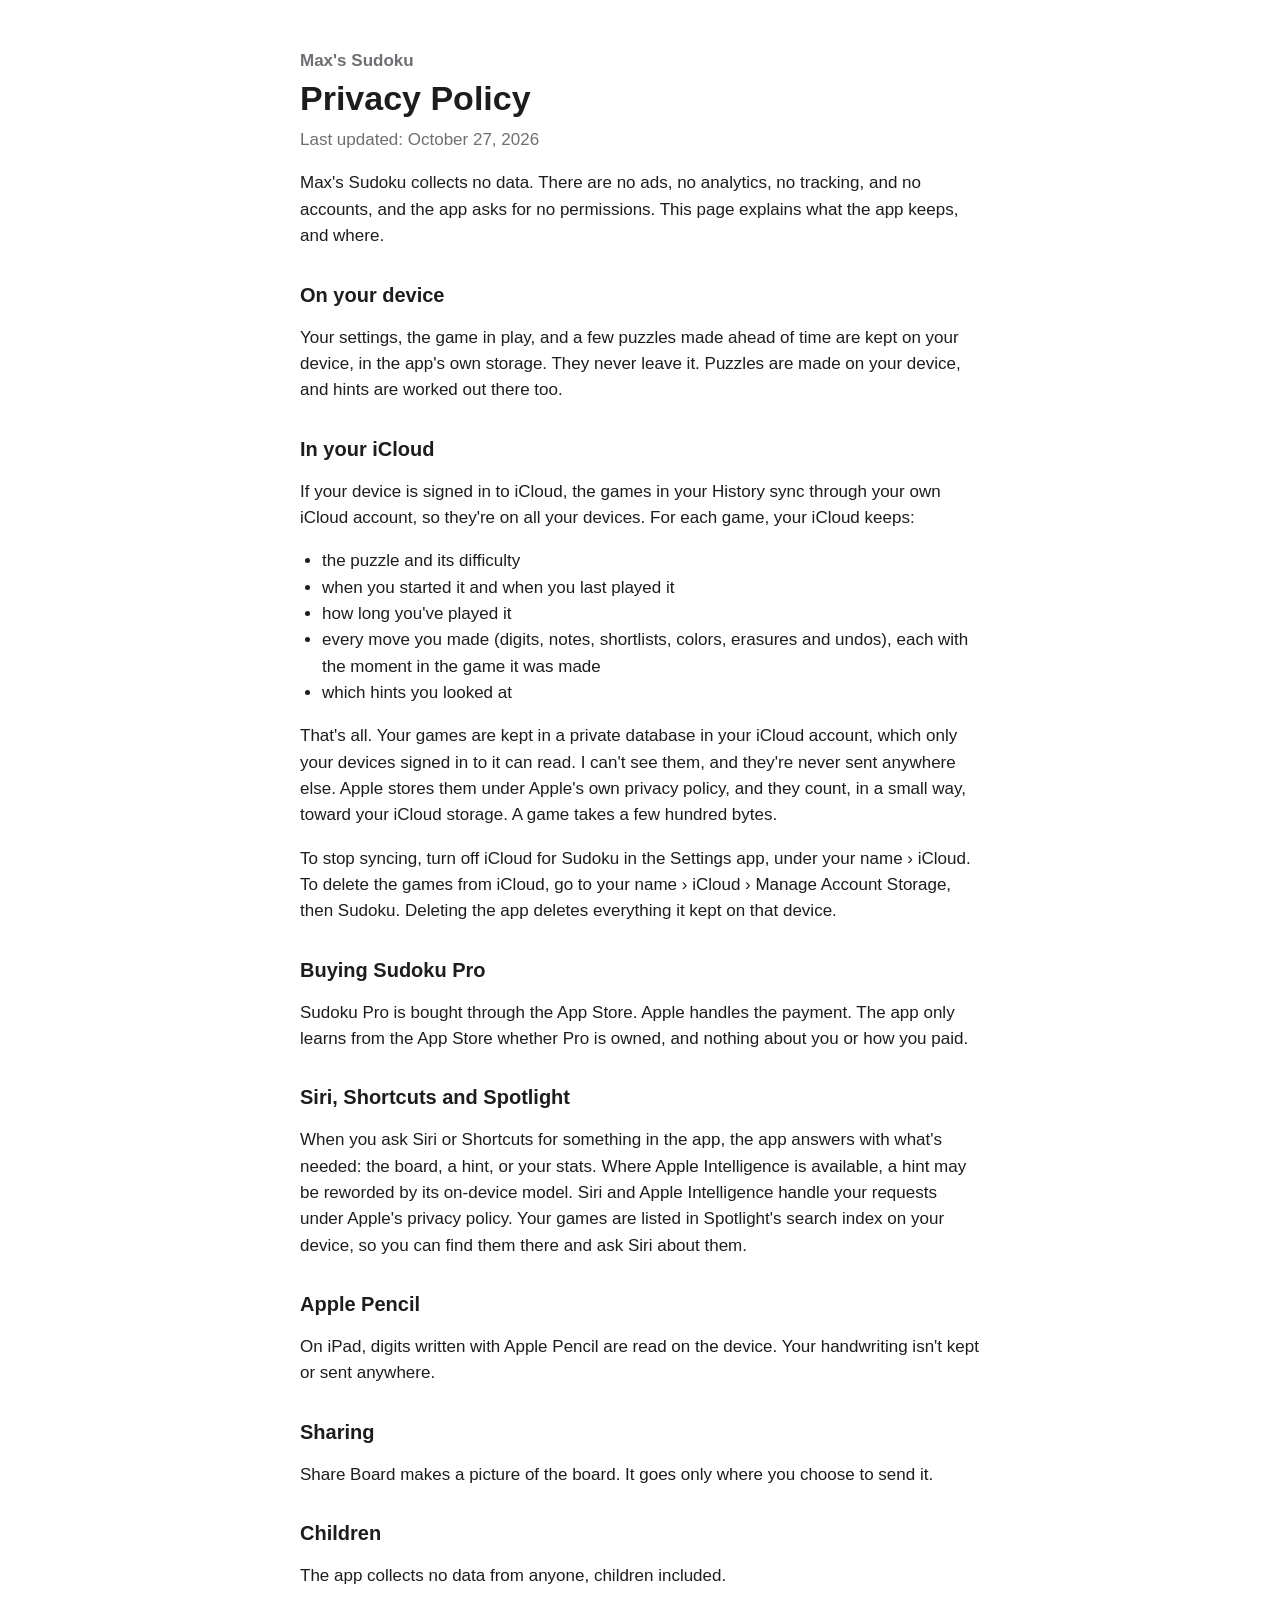
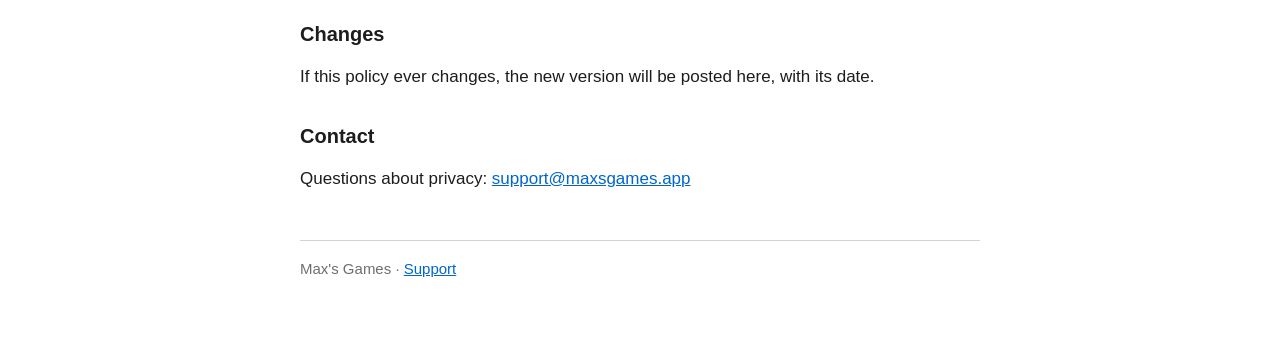
==== sudoku/privacy/index.html @ abdcd7c7 "Privacy policy and support pages for Max's Sudoku Co-Authored-By: Claude Opus 5.5 <noreply@anthropic" ====
<!doctype html>
<html lang="en">
<head>
<meta charset="utf-8">
<meta name="viewport" content="width=device-width, initial-scale=1">
<title>Privacy Policy · Max's Sudoku</title>
<link rel="stylesheet" href="../../style.css">
</head>
<body>
<main>
<p class="app">Max's Sudoku</p>
<h1>Privacy Policy</h1>
<p class="date">Last updated: October 27, 2026</p>

<p>Max's Sudoku collects no data. There are no ads, no analytics, no tracking, and no accounts, and the app asks for no permissions. This page explains what the app keeps, and where.</p>

<h2>On your device</h2>
<p>Your settings, the game in play, and a few puzzles made ahead of time are kept on your device, in the app's own storage. They never leave it. Puzzles are made on your device, and hints are worked out there too.</p>

<h2>In your iCloud</h2>
<p>If your device is signed in to iCloud, the games in your History sync through your own iCloud account, so they're on all your devices. For each game, your iCloud keeps:</p>
<ul>
<li>the puzzle and its difficulty</li>
<li>when you started it and when you last played it</li>
<li>how long you've played it</li>
<li>every move you made (digits, notes, shortlists, colors, erasures and undos), each with the moment in the game it was made</li>
<li>which hints you looked at</li>
</ul>
<p>That's all. Your games are kept in a private database in your iCloud account, which only your devices signed in to it can read. I can't see them, and they're never sent anywhere else. Apple stores them under Apple's own privacy policy, and they count, in a small way, toward your iCloud storage. A game takes a few hundred bytes.</p>
<p>To stop syncing, turn off iCloud for Sudoku in the Settings app, under your name › iCloud. To delete the games from iCloud, go to your name › iCloud › Manage Account Storage, then Sudoku. Deleting the app deletes everything it kept on that device.</p>

<h2>Buying Sudoku Pro</h2>
<p>Sudoku Pro is bought through the App Store. Apple handles the payment. The app only learns from the App Store whether Pro is owned, and nothing about you or how you paid.</p>

<h2>Siri, Shortcuts and Spotlight</h2>
<p>When you ask Siri or Shortcuts for something in the app, the app answers with what's needed: the board, a hint, or your stats. Where Apple Intelligence is available, a hint may be reworded by its on-device model. Siri and Apple Intelligence handle your requests under Apple's privacy policy. Your games are listed in Spotlight's search index on your device, so you can find them there and ask Siri about them.</p>

<h2>Apple Pencil</h2>
<p>On iPad, digits written with Apple Pencil are read on the device. Your handwriting isn't kept or sent anywhere.</p>

<h2>Sharing</h2>
<p>Share Board makes a picture of the board. It goes only where you choose to send it.</p>

<h2>Children</h2>
<p>The app collects no data from anyone, children included.</p>

<h2>Changes</h2>
<p>If this policy ever changes, the new version will be posted here, with its date.</p>

<h2>Contact</h2>
<p>Questions about privacy: <a href="mailto:support@maxsgames.app">support@maxsgames.app</a></p>

<footer>Max's Games · <a href="../support/">Support</a></footer>
</main>
</body>
</html>
---- style.css ----
:root {
  color-scheme: light dark;
  --text: #1d1d1f;
  --muted: #6e6e73;
  --ground: #ffffff;
  --rule: #d2d2d7;
  --link: #0066cc;
}

@media (prefers-color-scheme: dark) {
  :root {
    --text: #f5f5f7;
    --muted: #a1a1a6;
    --ground: #000000;
    --rule: #424245;
    --link: #2997ff;
  }
}

body {
  margin: 0;
  background: var(--ground);
  color: var(--text);
  font: 17px/1.55 -apple-system, BlinkMacSystemFont, "Helvetica Neue", Helvetica, Arial, sans-serif;
  -webkit-text-size-adjust: 100%;
}

main {
  max-width: 680px;
  margin: 0 auto;
  padding: 48px 20px 64px;
}

.app {
  margin: 0;
  color: var(--muted);
  font-weight: 600;
}

h1 {
  margin: 4px 0 8px;
  font-size: 34px;
  line-height: 1.2;
}

h2 {
  margin: 32px 0 8px;
  font-size: 20px;
  line-height: 1.3;
}

.date {
  margin-top: 0;
  color: var(--muted);
}

a {
  color: var(--link);
}

ul {
  padding-left: 22px;
}

footer {
  margin-top: 48px;
  padding-top: 16px;
  border-top: 1px solid var(--rule);
  color: var(--muted);
  font-size: 15px;
}
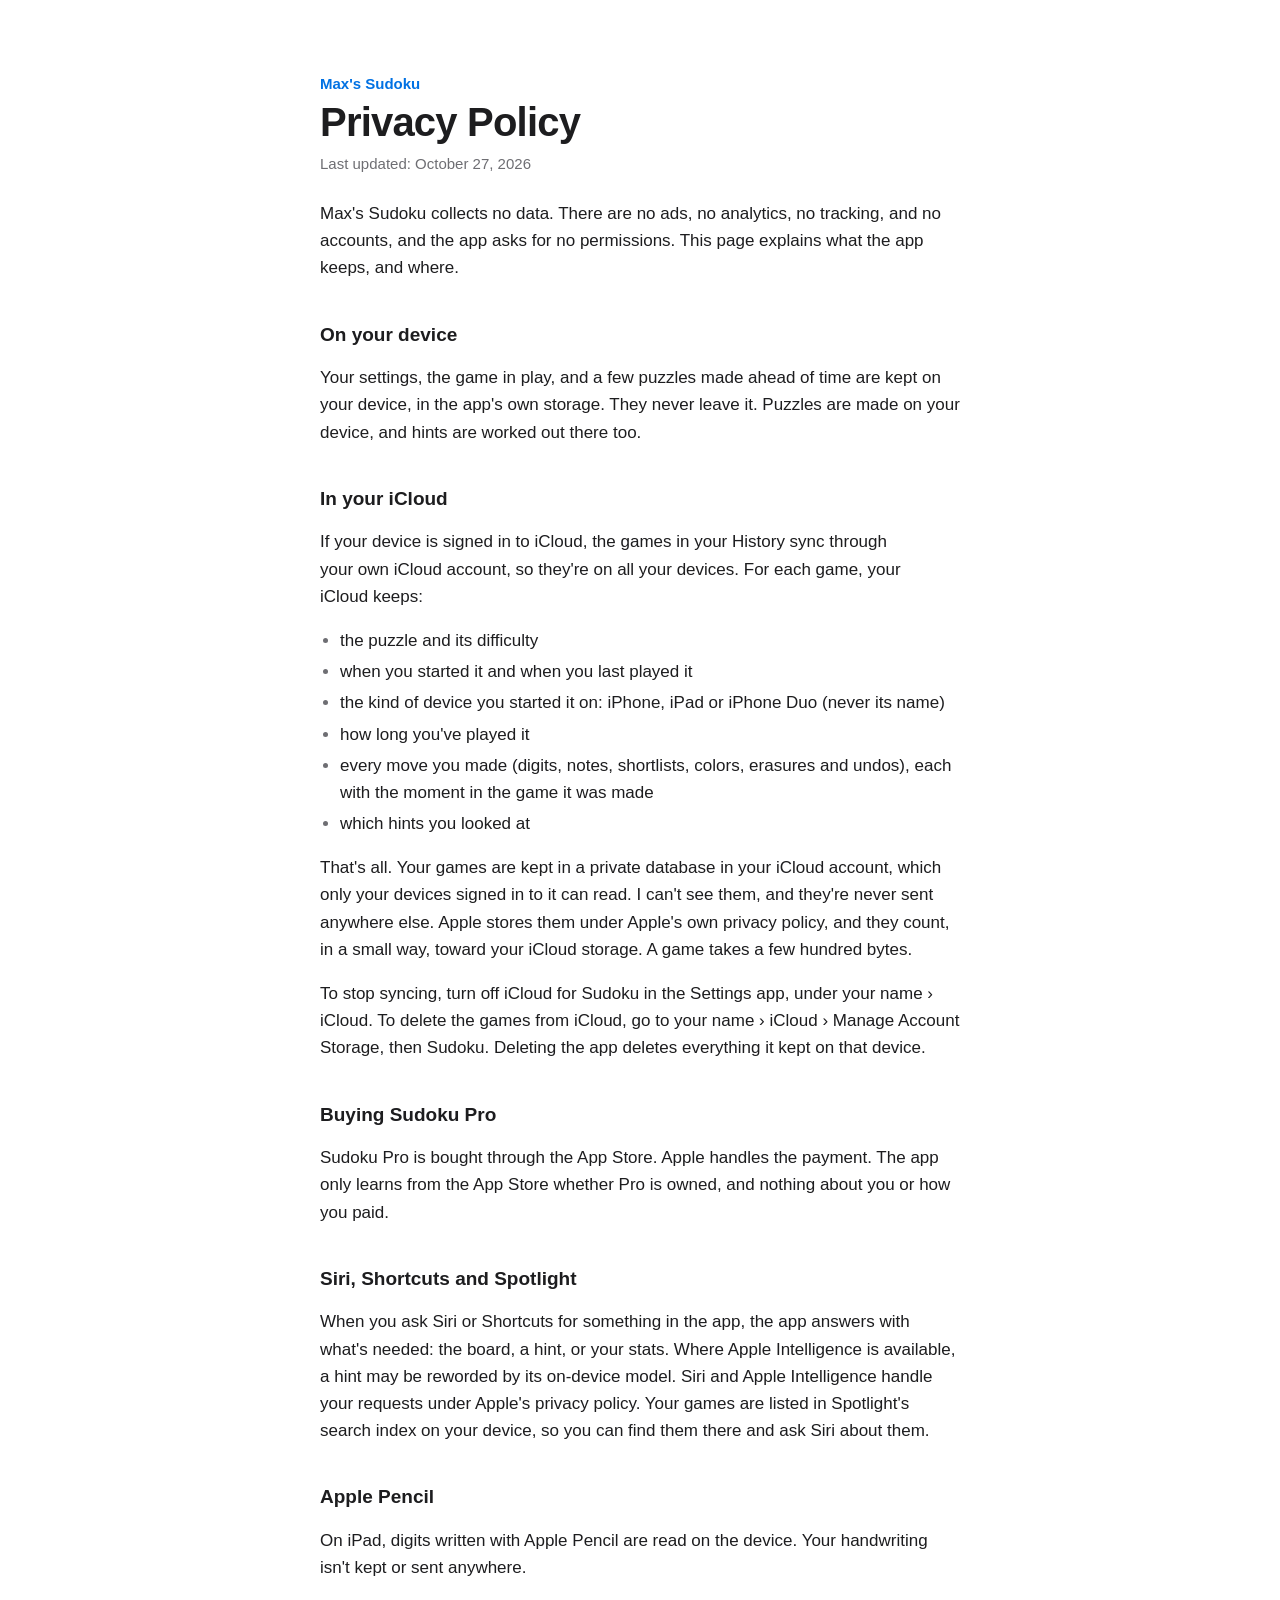
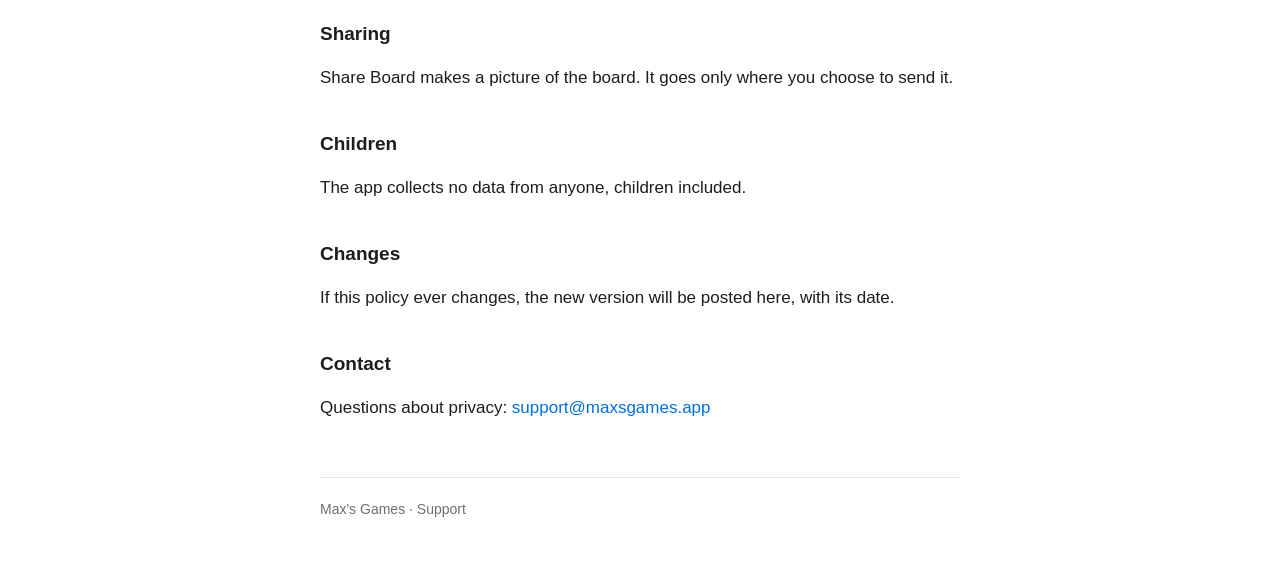
==== commit fc4a4f19: "Privacy policy: games keep the kind of device they began on Co-Authored-By: Claude Opus 5.5 <noreply" ====
--- a/sudoku/privacy/index.html
+++ b/sudoku/privacy/index.html
@@ -22,6 +22,7 @@
 <ul>
 <li>the puzzle and its difficulty</li>
 <li>when you started it and when you last played it</li>
+<li>the kind of device you started it on: iPhone, iPad or iPhone Duo (never its name)</li>
 <li>how long you've played it</li>
 <li>every move you made (digits, notes, shortlists, colors, erasures and undos), each with the moment in the game it was made</li>
 <li>which hints you looked at</li>
--- a/style.css
+++ b/style.css
@@ -3,17 +3,17 @@
   --text: #1d1d1f;
   --muted: #6e6e73;
   --ground: #ffffff;
-  --rule: #d2d2d7;
-  --link: #0066cc;
+  --rule: #e5e5ea;
+  --accent: #0071e3;
 }
 
 @media (prefers-color-scheme: dark) {
   :root {
     --text: #f5f5f7;
-    --muted: #a1a1a6;
-    --ground: #000000;
-    --rule: #424245;
-    --link: #2997ff;
+    --muted: #98989d;
+    --ground: #0b0b0c;
+    --rule: #2c2c2e;
+    --accent: #2997ff;
   }
 }
 
@@ -21,51 +21,92 @@
   margin: 0;
   background: var(--ground);
   color: var(--text);
-  font: 17px/1.55 -apple-system, BlinkMacSystemFont, "Helvetica Neue", Helvetica, Arial, sans-serif;
+  font: 17px/1.6 -apple-system, BlinkMacSystemFont, "Helvetica Neue", Helvetica, Arial, sans-serif;
+  -webkit-font-smoothing: antialiased;
   -webkit-text-size-adjust: 100%;
 }
 
 main {
-  max-width: 680px;
+  max-width: 640px;
   margin: 0 auto;
-  padding: 48px 20px 64px;
+  padding: 72px 24px 64px;
+}
+
+h1, h2, .app {
+  font-family: ui-rounded, -apple-system, BlinkMacSystemFont, "Helvetica Neue", Helvetica, Arial, sans-serif;
+  text-wrap: balance;
+}
+
+p, li {
+  text-wrap: pretty;
 }
 
 .app {
   margin: 0;
-  color: var(--muted);
+  color: var(--accent);
+  font-size: 15px;
   font-weight: 600;
 }
 
 h1 {
-  margin: 4px 0 8px;
-  font-size: 34px;
-  line-height: 1.2;
+  margin: 4px 0 24px;
+  font-size: 40px;
+  line-height: 1.1;
+  letter-spacing: -0.02em;
 }
 
 h2 {
-  margin: 32px 0 8px;
-  font-size: 20px;
-  line-height: 1.3;
+  margin: 40px 0 6px;
+  font-size: 19px;
+  line-height: 1.35;
 }
 
 .date {
-  margin-top: 0;
+  margin: -16px 0 24px;
+  color: var(--muted);
+  font-size: 15px;
+}
+
+a {
+  color: var(--accent);
+  text-decoration: none;
+}
+
+a:hover {
+  text-decoration: underline;
+  text-underline-offset: 2px;
+}
+
+ul {
+  padding-left: 20px;
+}
+
+li + li {
+  margin-top: 4px;
+}
+
+li::marker {
   color: var(--muted);
 }
 
-a {
-  color: var(--link);
+footer {
+  margin-top: 56px;
+  padding-top: 20px;
+  border-top: 1px solid var(--rule);
+  color: var(--muted);
+  font-size: 14px;
 }
 
-ul {
-  padding-left: 22px;
+footer a {
+  color: var(--muted);
 }
 
-footer {
-  margin-top: 48px;
-  padding-top: 16px;
-  border-top: 1px solid var(--rule);
-  color: var(--muted);
-  font-size: 15px;
+@media (max-width: 480px) {
+  main {
+    padding: 40px 16px 48px;
+  }
+
+  h1 {
+    font-size: 32px;
+  }
 }
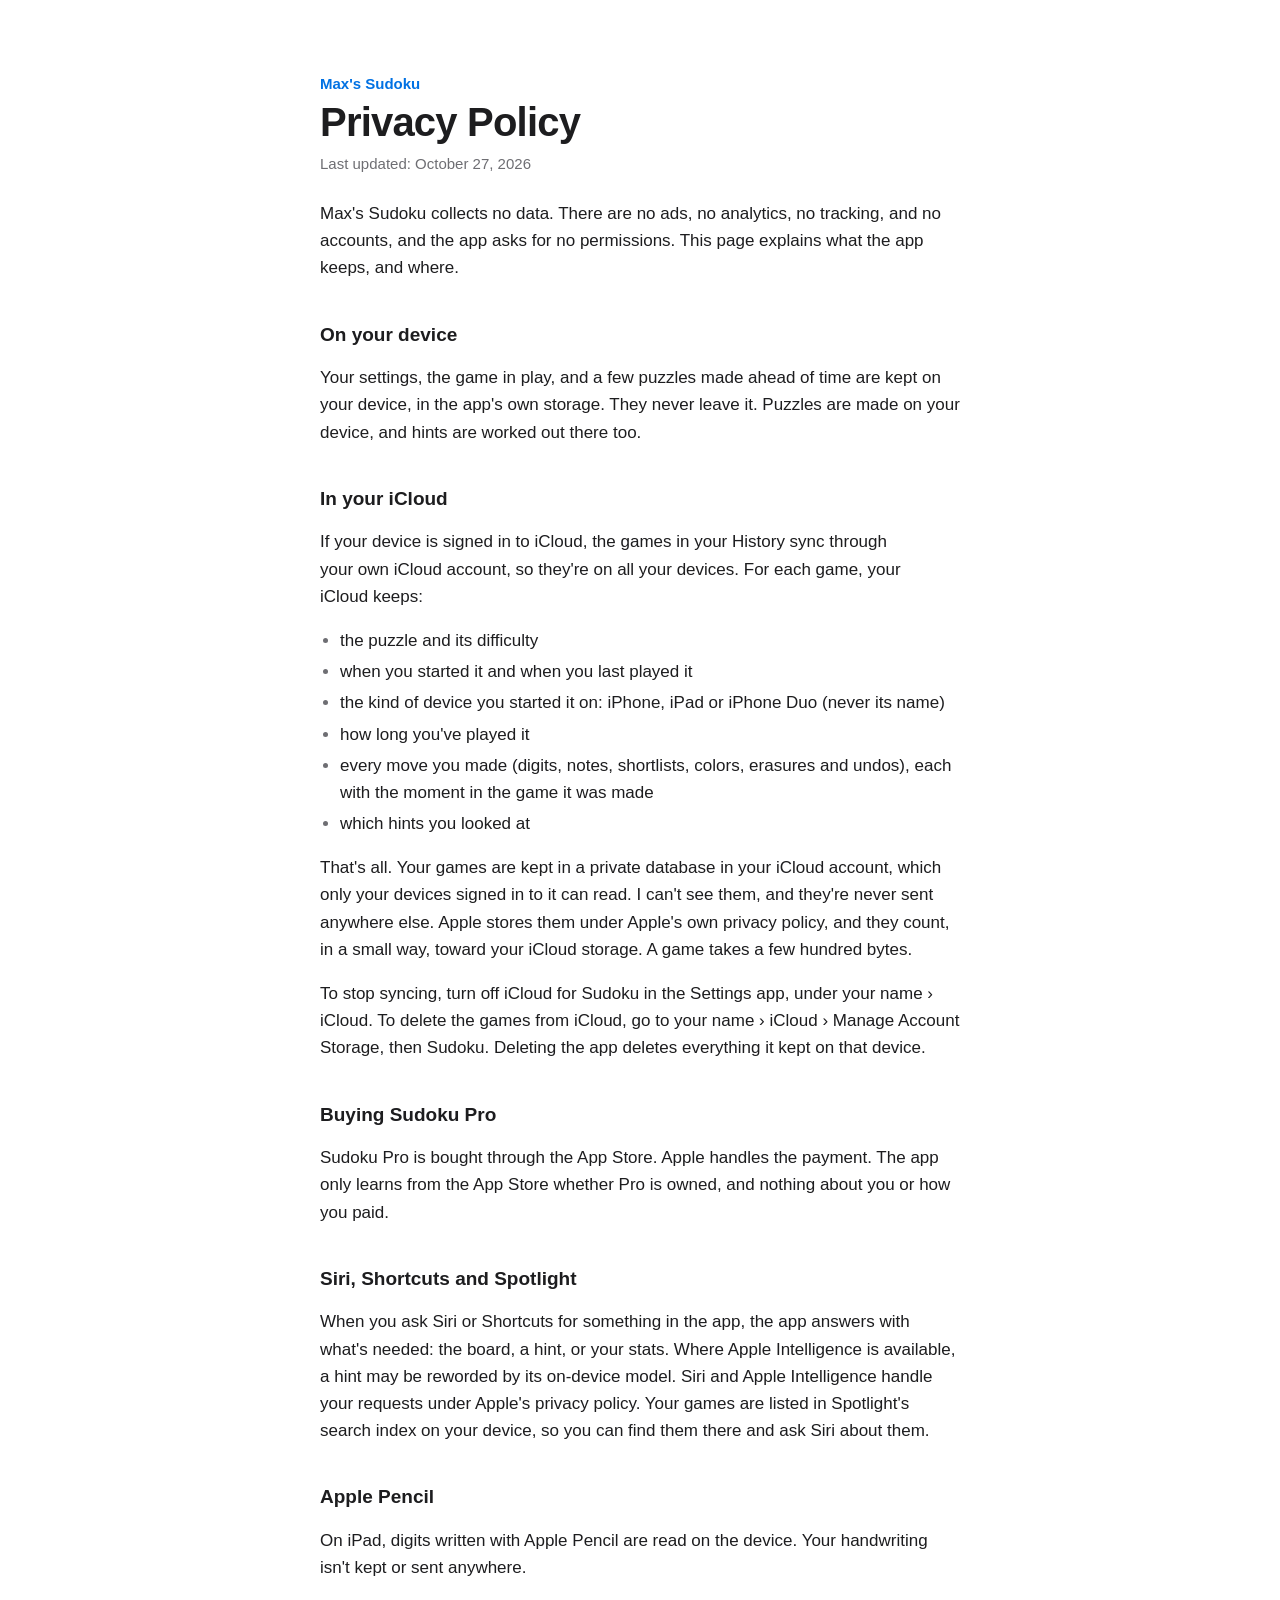
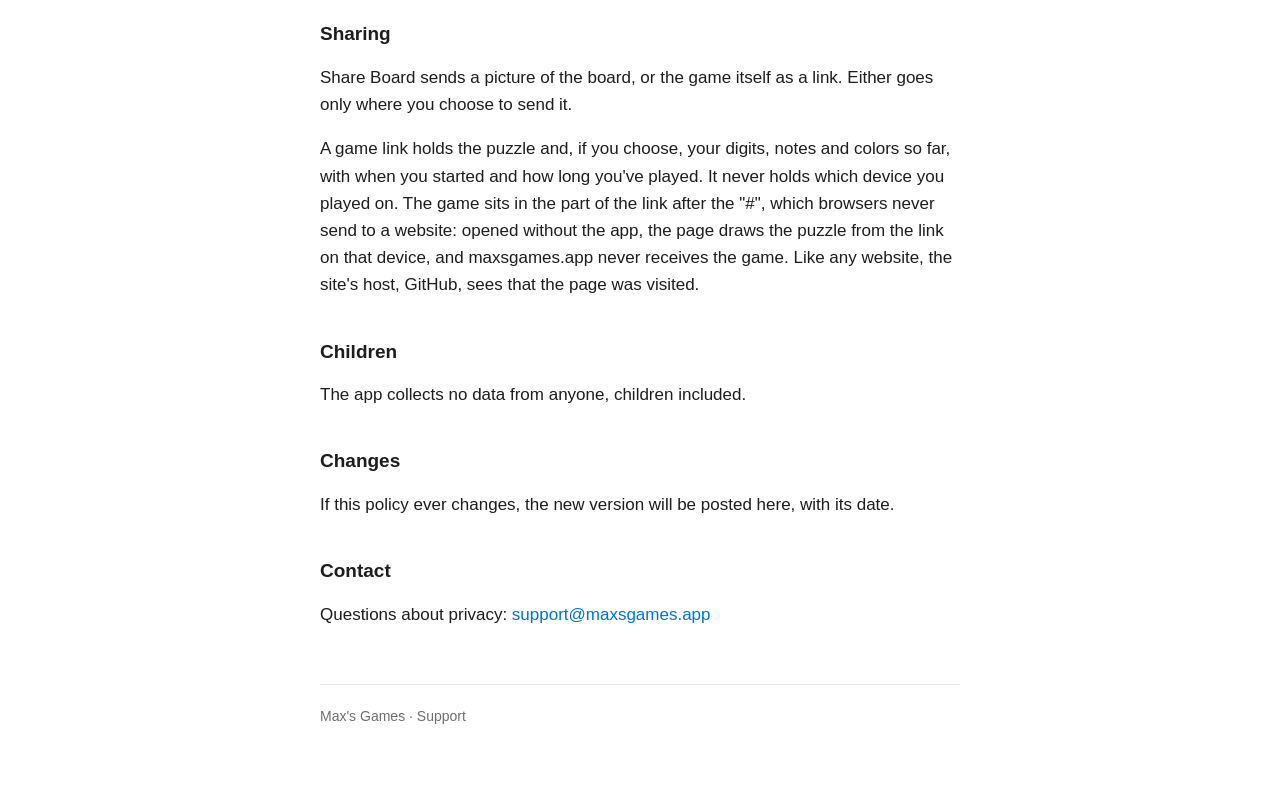
==== commit e5076329: "Privacy policy: what a game link holds, and that the site never sees it Co-Authored-By: Claude Opus " ====
--- a/sudoku/privacy/index.html
+++ b/sudoku/privacy/index.html
@@ -40,7 +40,8 @@
 <p>On iPad, digits written with Apple Pencil are read on the device. Your handwriting isn't kept or sent anywhere.</p>
 
 <h2>Sharing</h2>
-<p>Share Board makes a picture of the board. It goes only where you choose to send it.</p>
+<p>Share Board sends a picture of the board, or the game itself as a link. Either goes only where you choose to send it.</p>
+<p>A game link holds the puzzle and, if you choose, your digits, notes and colors so far, with when you started and how long you've played. It never holds which device you played on. The game sits in the part of the link after the "#", which browsers never send to a website: opened without the app, the page draws the puzzle from the link on that device, and maxsgames.app never receives the game. Like any website, the site's host, GitHub, sees that the page was visited.</p>
 
 <h2>Children</h2>
 <p>The app collects no data from anyone, children included.</p>
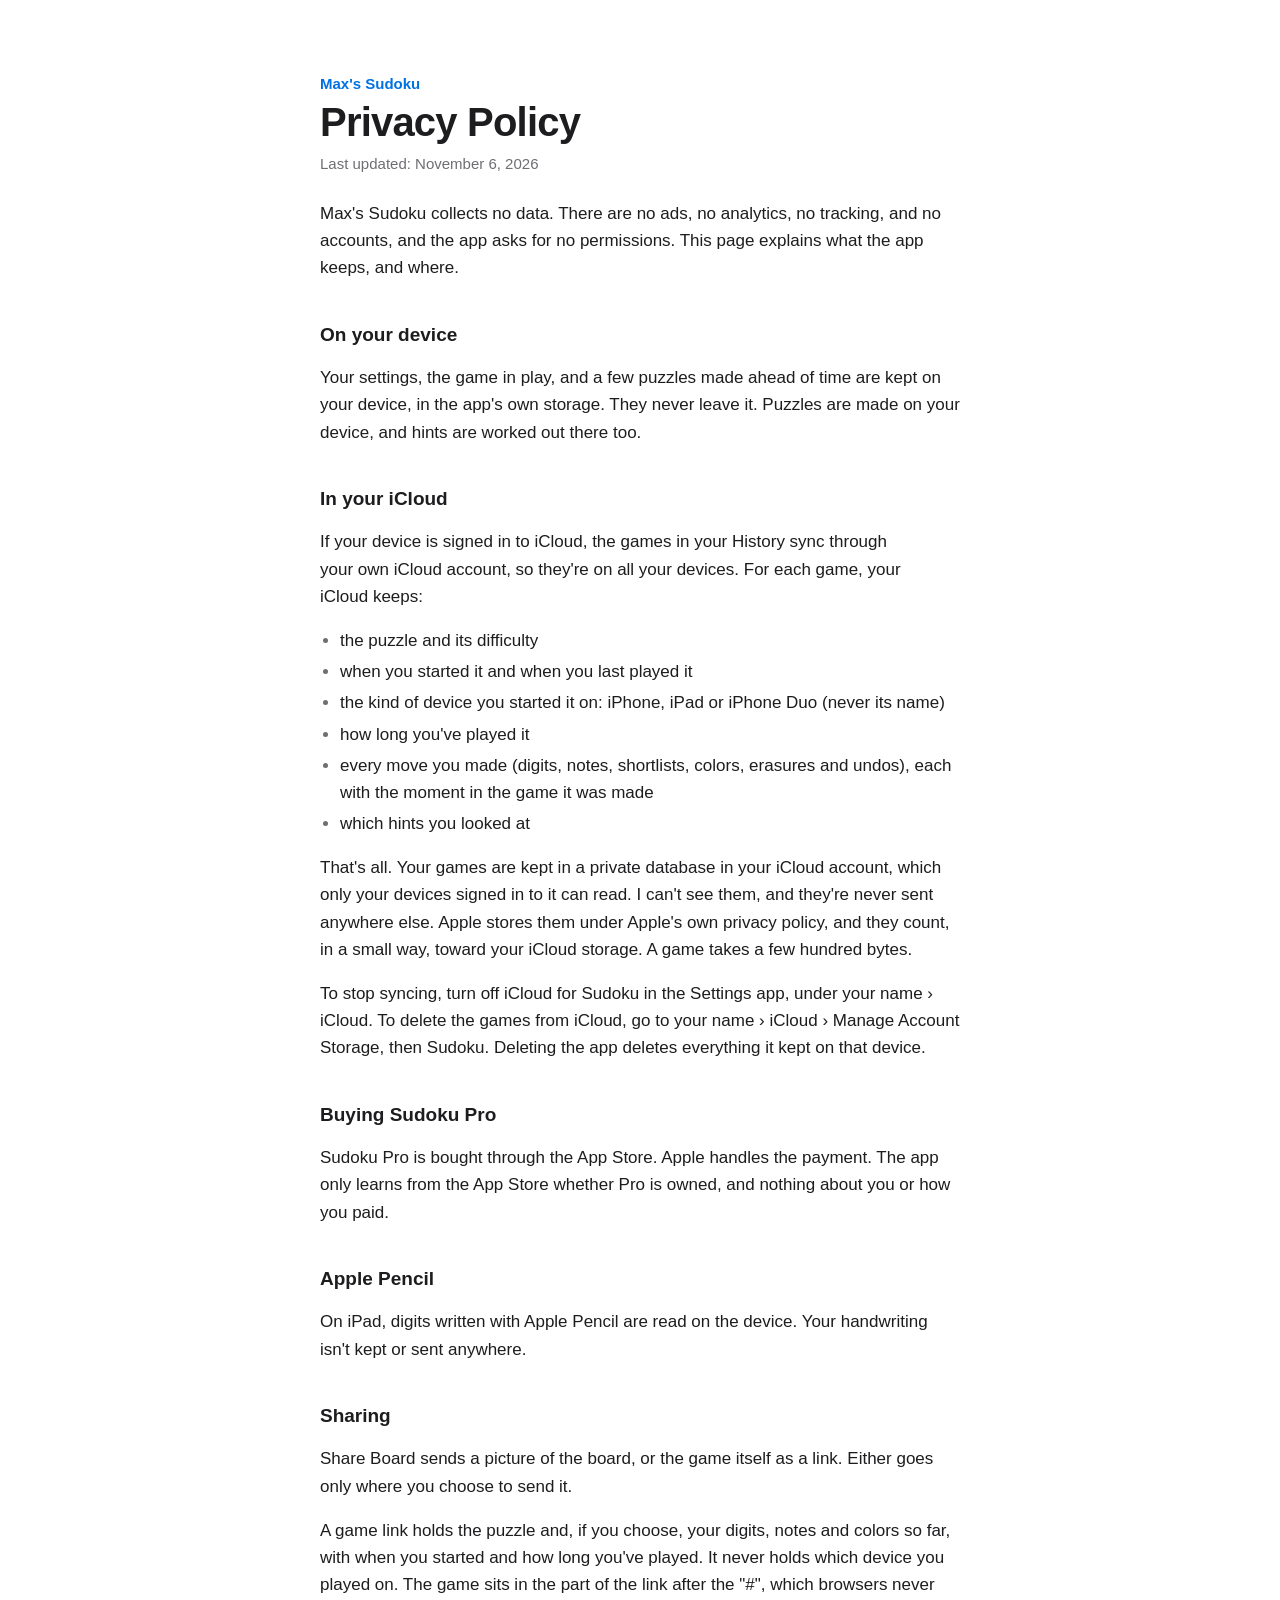
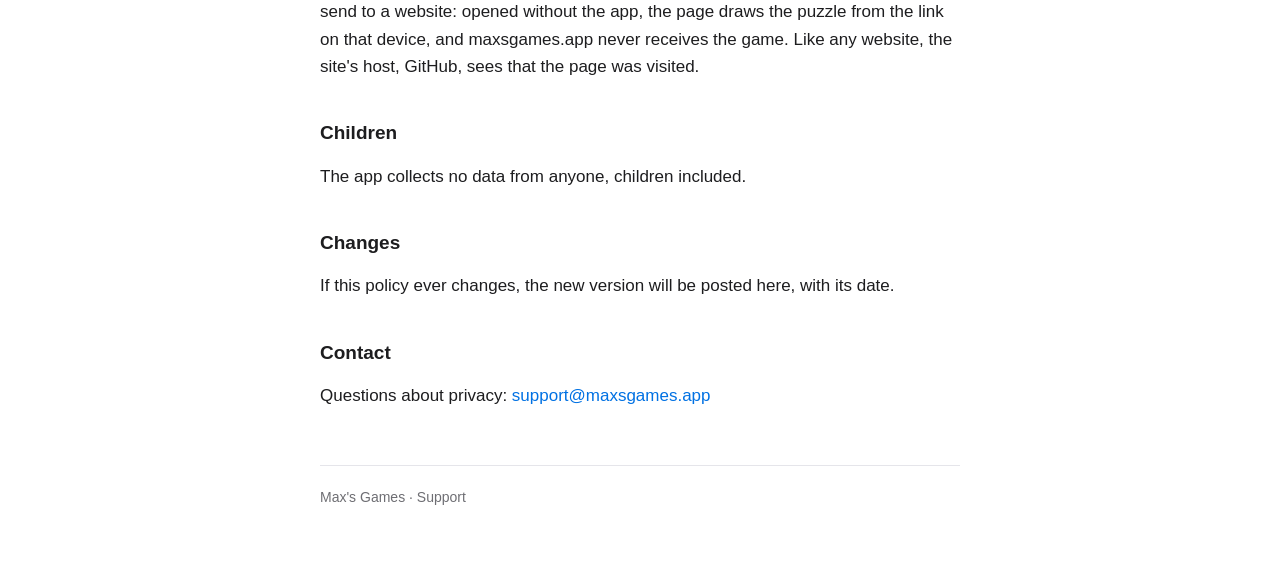
==== commit fa9dc472: "Privacy policy: Siri, Shortcuts and Spotlight taken out Co-Authored-By: Claude Opus 5.5 <noreply@ant" ====
--- a/sudoku/privacy/index.html
+++ b/sudoku/privacy/index.html
@@ -10,7 +10,7 @@
 <main>
 <p class="app">Max's Sudoku</p>
 <h1>Privacy Policy</h1>
-<p class="date">Last updated: October 27, 2026</p>
+<p class="date">Last updated: November 6, 2026</p>
 
 <p>Max's Sudoku collects no data. There are no ads, no analytics, no tracking, and no accounts, and the app asks for no permissions. This page explains what the app keeps, and where.</p>
 
@@ -33,9 +33,6 @@
 <h2>Buying Sudoku Pro</h2>
 <p>Sudoku Pro is bought through the App Store. Apple handles the payment. The app only learns from the App Store whether Pro is owned, and nothing about you or how you paid.</p>
 
-<h2>Siri, Shortcuts and Spotlight</h2>
-<p>When you ask Siri or Shortcuts for something in the app, the app answers with what's needed: the board, a hint, or your stats. Where Apple Intelligence is available, a hint may be reworded by its on-device model. Siri and Apple Intelligence handle your requests under Apple's privacy policy. Your games are listed in Spotlight's search index on your device, so you can find them there and ask Siri about them.</p>
-
 <h2>Apple Pencil</h2>
 <p>On iPad, digits written with Apple Pencil are read on the device. Your handwriting isn't kept or sent anywhere.</p>
 
